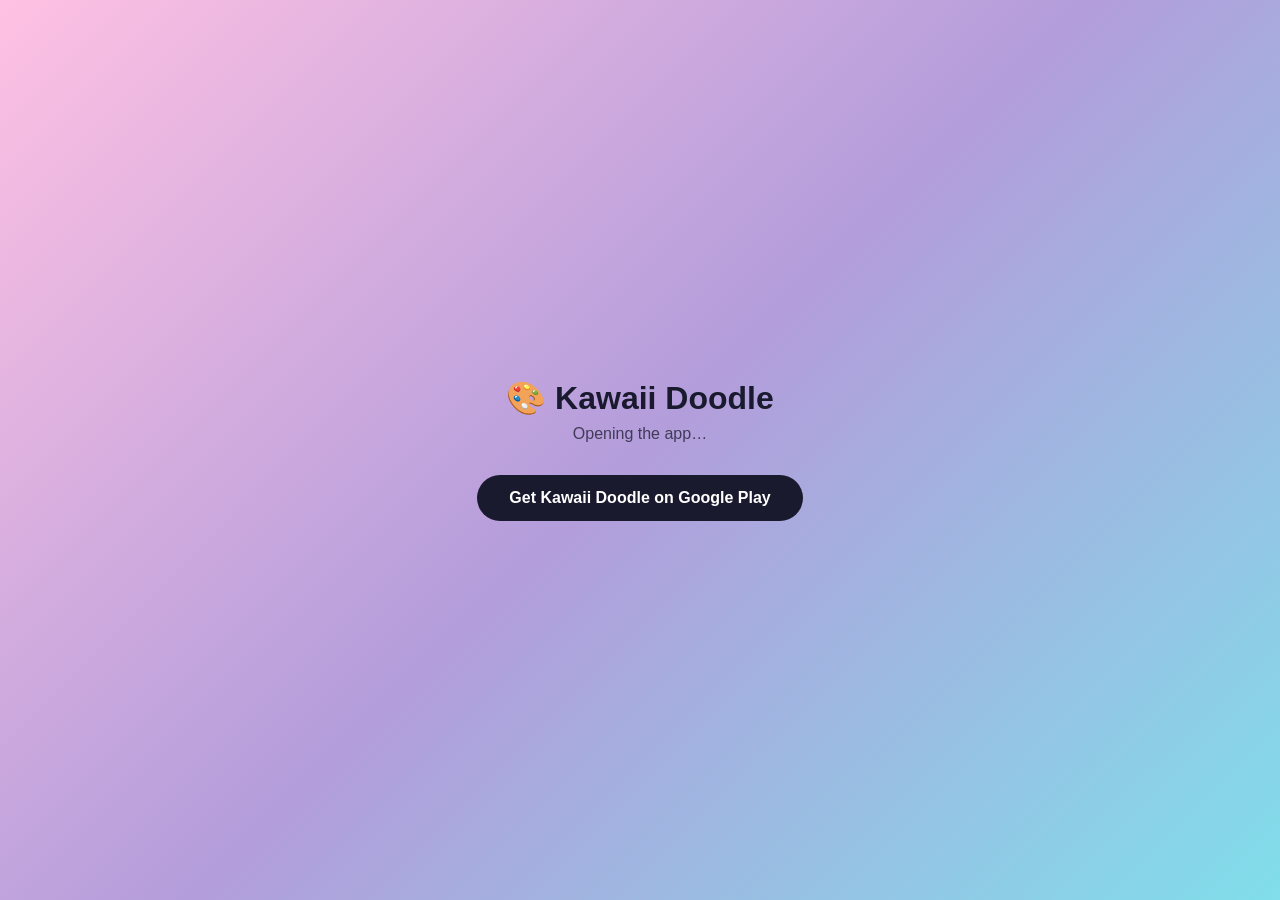
==== profile/index.html @ 8637cd60 "Add files via upload" ====
<!DOCTYPE html>
<html lang="en">
<head>
  <meta charset="utf-8">
  <meta name="viewport" content="width=device-width, initial-scale=1">
  <title>Kawaii Doodle</title>
  <style>
    body {
      margin: 0;
      min-height: 100vh;
      display: flex;
      flex-direction: column;
      align-items: center;
      justify-content: center;
      background: linear-gradient(135deg, #FFC1E3, #B39DDB, #80DEEA);
      font-family: -apple-system, BlinkMacSystemFont, "Segoe UI", sans-serif;
      color: #1A1A2E;
      text-align: center;
      padding: 24px;
      box-sizing: border-box;
    }
    h1 { font-size: 2rem; margin: 0 0 8px; }
    p  { font-size: 1rem; opacity: 0.75; margin: 0 0 32px; }
    a  {
      display: inline-block;
      background: #1A1A2E;
      color: #FFF;
      text-decoration: none;
      padding: 14px 32px;
      border-radius: 999px;
      font-weight: 700;
      font-size: 1rem;
    }
  </style>
  <script>
    (function () {
      var params = new URLSearchParams(window.location.search);
      var userId = params.get('id') || '';

      // If the app is installed, the custom scheme may open it directly.
      // We attempt it silently then fall through to the Play Store after a short delay.
      if (userId) {
        var appUri = 'com.kawaii.doodle://profile/' + encodeURIComponent(userId);
        var iframe = document.createElement('iframe');
        iframe.style.display = 'none';
        iframe.src = appUri;
        document.body.appendChild(iframe);
      }

      var playStore = 'https://play.google.com/store/apps/details?id=com.kawaii.doodle';
      setTimeout(function () {
        window.location.replace(playStore);
      }, 1800);
    })();
  </script>
</head>
<body>
  <h1>🎨 Kawaii Doodle</h1>
  <p>Opening the app&hellip;</p>
  <a href="https://play.google.com/store/apps/details?id=com.kawaii.doodle">
    Get Kawaii Doodle on Google Play
  </a>
</body>
</html>
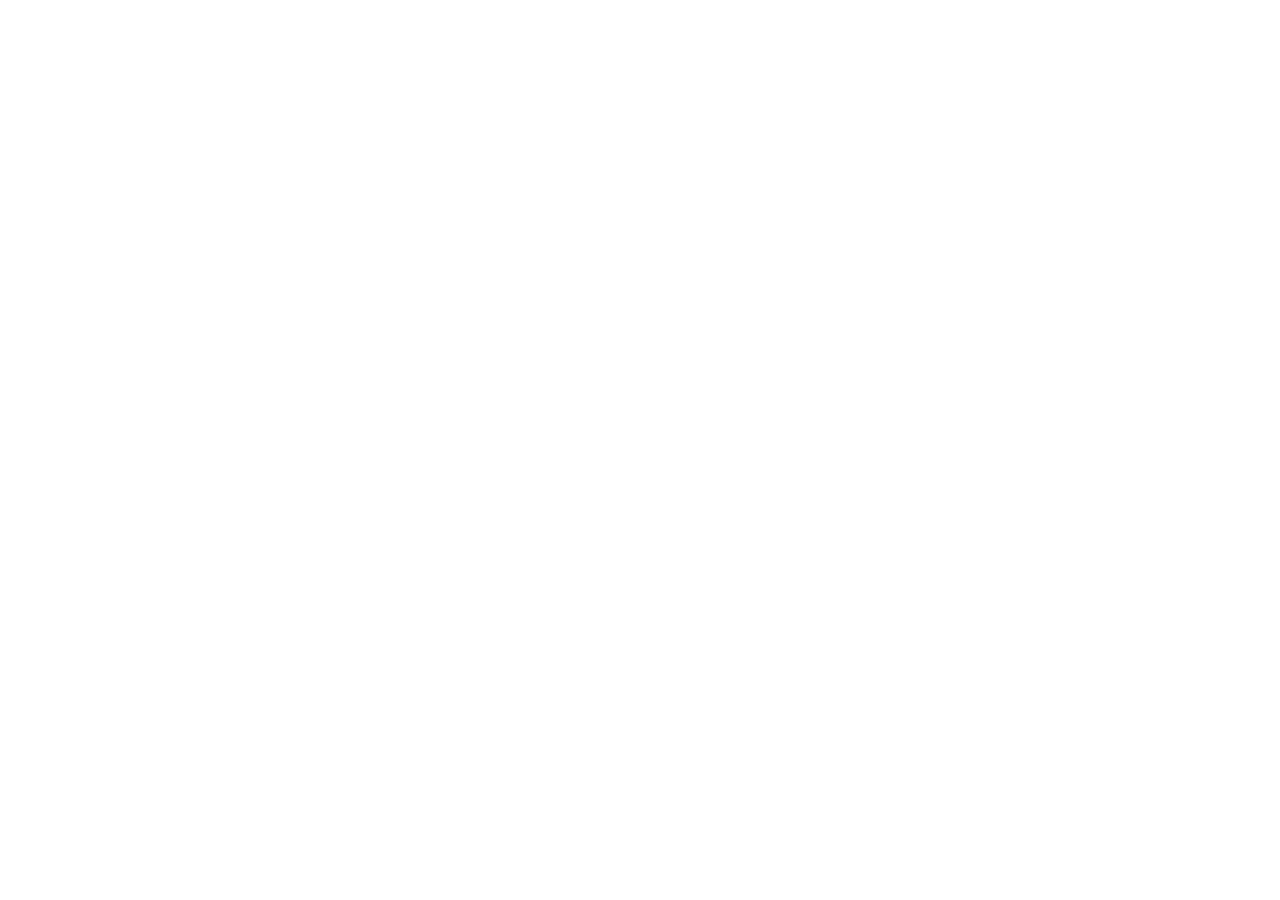
==== commit e2ebf20e: "Redirect to Play Store immediately instead of requiring button click Co-Authored-By: Claude Sonnet 4" ====
--- a/profile/index.html
+++ b/profile/index.html
@@ -20,45 +20,31 @@
       box-sizing: border-box;
     }
     h1 { font-size: 2rem; margin: 0 0 8px; }
-    p  { font-size: 1rem; opacity: 0.75; margin: 0 0 32px; }
-    a  {
-      display: inline-block;
-      background: #1A1A2E;
-      color: #FFF;
-      text-decoration: none;
-      padding: 14px 32px;
-      border-radius: 999px;
-      font-weight: 700;
-      font-size: 1rem;
-    }
+    p  { font-size: 1rem; opacity: 0.75; margin: 0; }
   </style>
   <script>
     (function () {
       var params = new URLSearchParams(window.location.search);
       var userId = params.get('id') || '';
+      var playStore = 'https://play.google.com/store/apps/details?id=com.kawaii.doodle';
 
-      // If the app is installed, the custom scheme may open it directly.
-      // We attempt it silently then fall through to the Play Store after a short delay.
+      // When the app IS installed, Android App Links intercepts the HTTPS URL at
+      // the OS level before this page ever loads — so we never reach here.
+      // When the app is NOT installed, redirect straight to the Play Store.
       if (userId) {
-        var appUri = 'com.kawaii.doodle://profile/' + encodeURIComponent(userId);
+        // Silently attempt custom scheme in case App Link verification isn't active yet.
         var iframe = document.createElement('iframe');
         iframe.style.display = 'none';
-        iframe.src = appUri;
+        iframe.src = 'com.kawaii.doodle://profile/' + encodeURIComponent(userId);
         document.body.appendChild(iframe);
       }
 
-      var playStore = 'https://play.google.com/store/apps/details?id=com.kawaii.doodle';
-      setTimeout(function () {
-        window.location.replace(playStore);
-      }, 1800);
+      window.location.replace(playStore);
     })();
   </script>
 </head>
 <body>
   <h1>🎨 Kawaii Doodle</h1>
-  <p>Opening the app&hellip;</p>
-  <a href="https://play.google.com/store/apps/details?id=com.kawaii.doodle">
-    Get Kawaii Doodle on Google Play
-  </a>
+  <p>Redirecting…</p>
 </body>
 </html>
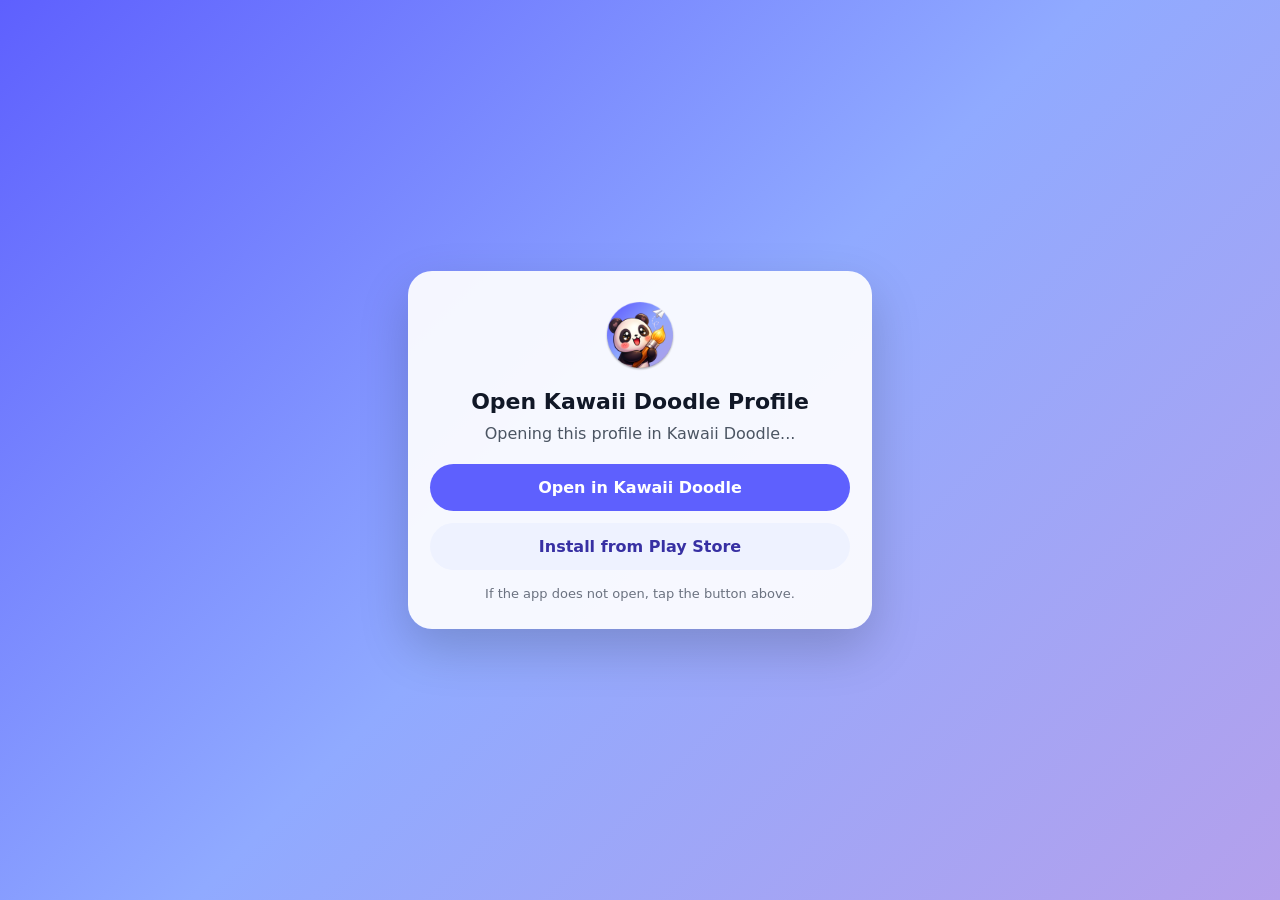
==== commit c2557ffe: "Revamp profile page layout and script functionality Enhanced the profile page with improved styling " ====
--- a/profile/index.html
+++ b/profile/index.html
@@ -1,50 +1,119 @@
 <!DOCTYPE html>
 <html lang="en">
 <head>
-  <meta charset="utf-8">
-  <meta name="viewport" content="width=device-width, initial-scale=1">
-  <title>Kawaii Doodle</title>
+  <meta charset="utf-8" />
+  <meta name="viewport" content="width=device-width, initial-scale=1" />
+  <title>Open Kawaii Doodle Profile</title>
+
   <style>
     body {
       margin: 0;
       min-height: 100vh;
       display: flex;
-      flex-direction: column;
       align-items: center;
       justify-content: center;
-      background: linear-gradient(135deg, #FFC1E3, #B39DDB, #80DEEA);
-      font-family: -apple-system, BlinkMacSystemFont, "Segoe UI", sans-serif;
-      color: #1A1A2E;
+      font-family: system-ui, -apple-system, BlinkMacSystemFont, "Segoe UI", sans-serif;
+      background: linear-gradient(135deg, #5E60FE 0%, #90AAFF 50%, #B4A0EC 100%);
+      color: #111827;
+    }
+
+    .card {
+      width: min(90vw, 420px);
+      background: rgba(255,255,255,0.92);
+      border-radius: 24px;
+      padding: 28px 22px;
       text-align: center;
-      padding: 24px;
-      box-sizing: border-box;
+      box-shadow: 0 20px 50px rgba(0,0,0,0.18);
     }
-    h1 { font-size: 2rem; margin: 0 0 8px; }
-    p  { font-size: 1rem; opacity: 0.75; margin: 0; }
+
+    .logo {
+      width: 72px;
+      height: 72px;
+      border-radius: 20px;
+      margin-bottom: 14px;
+    }
+
+    h1 {
+      font-size: 22px;
+      margin: 0 0 8px;
+    }
+
+    p {
+      margin: 0 0 18px;
+      color: #4b5563;
+      line-height: 1.45;
+    }
+
+    a.button {
+      display: block;
+      text-decoration: none;
+      border-radius: 999px;
+      padding: 14px 18px;
+      font-weight: 800;
+      margin-top: 12px;
+    }
+
+    .primary {
+      background: #5E60FE;
+      color: white;
+    }
+
+    .secondary {
+      background: #EEF2FF;
+      color: #3730A3;
+    }
+
+    .small {
+      font-size: 13px;
+      color: #6b7280;
+      margin-top: 16px;
+    }
   </style>
+</head>
+
+<body>
+  <main class="card">
+    <img class="logo" src="/assets/kawaii-doodle-icon.png" alt="Kawaii Doodle" />
+
+    <h1>Open Kawaii Doodle Profile</h1>
+    <p>Opening this profile in Kawaii Doodle...</p>
+
+    <a id="openApp" class="button primary" href="#">Open in Kawaii Doodle</a>
+    <a class="button secondary" href="https://play.google.com/store/apps/details?id=com.kawaii.doodle">
+      Install from Play Store
+    </a>
+
+    <div class="small">
+      If the app does not open, tap the button above.
+    </div>
+  </main>
+
   <script>
     (function () {
       var params = new URLSearchParams(window.location.search);
-      var userId = params.get('id') || '';
-      var playStore = 'https://play.google.com/store/apps/details?id=com.kawaii.doodle';
+      var id = params.get("id") || "";
 
-      // When the app IS installed, Android App Links intercepts the HTTPS URL at
-      // the OS level before this page ever loads — so we never reach here.
-      // When the app is NOT installed, redirect straight to the Play Store.
-      if (userId) {
-        // Silently attempt custom scheme in case App Link verification isn't active yet.
-        var iframe = document.createElement('iframe');
-        iframe.style.display = 'none';
-        iframe.src = 'com.kawaii.doodle://profile/' + encodeURIComponent(userId);
-        document.body.appendChild(iframe);
+      if (!id && window.location.pathname.indexOf("/profile/") === 0) {
+        id = window.location.pathname.replace("/profile/", "").split("/")[0] || "";
       }
 
-      window.location.replace(playStore);
+      id = decodeURIComponent(id).trim();
+
+      var openButton = document.getElementById("openApp");
+
+      if (!id) {
+        document.querySelector("p").textContent = "This profile link is missing a profile ID.";
+        openButton.style.display = "none";
+        return;
+      }
+
+      var appLink = "com.kawaii.doodle://profile/" + encodeURIComponent(id);
+      openButton.href = appLink;
+
+      setTimeout(function () {
+        window.location.href = appLink;
+      }, 300);
     })();
   </script>
-</head>
-<body>
-  <h1>🎨 Kawaii Doodle</h1>
-  <p>Redirecting…</p>
 </body>
 </html>
